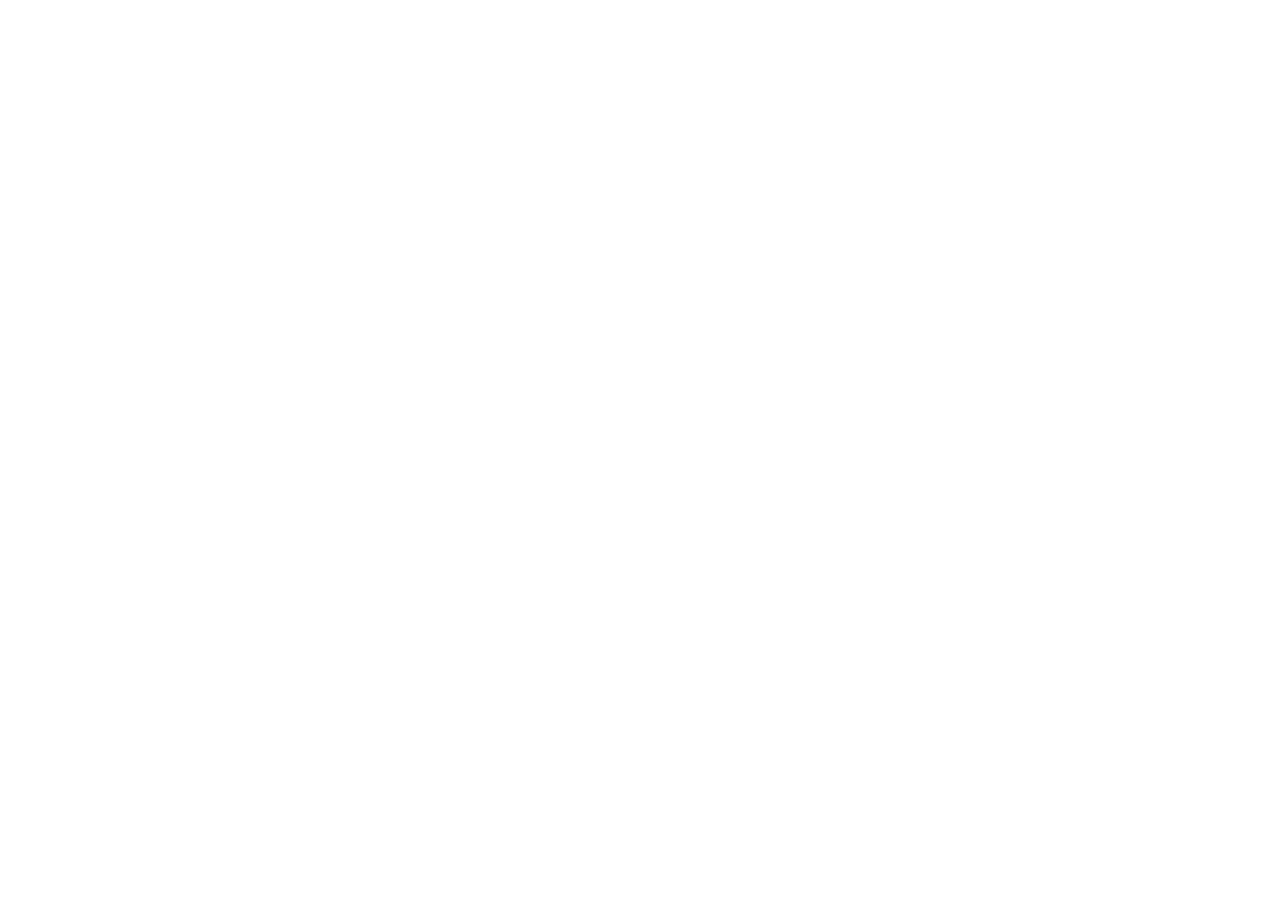
==== faq.html @ 83f26f91 "bir kısım tamamlandı" ====
<!DOCTYPE html>
<html lang="en">
<head>
    <meta charset="UTF-8">
    <meta name="viewport" content="width=device-width, initial-scale=1.0">
    <title>Document</title>
</head>
<body>
    
</body>
</html>
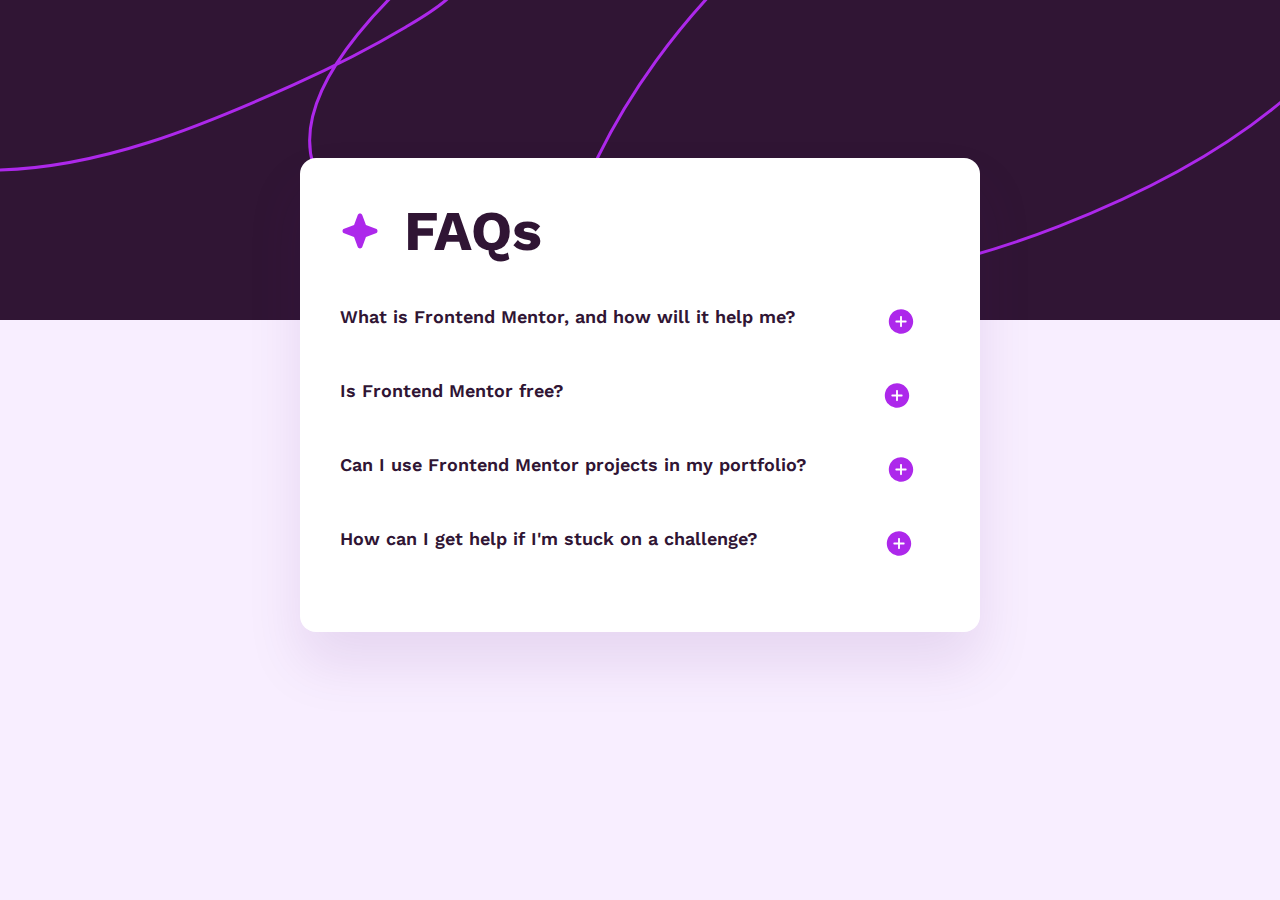
==== commit 00635c6f: "bittiiiiiii" ====
--- a/faq.html
+++ b/faq.html
@@ -3,9 +3,51 @@
 <head>
     <meta charset="UTF-8">
     <meta name="viewport" content="width=device-width, initial-scale=1.0">
-    <title>Document</title>
+    <title>FAQs</title>
+    <link rel="stylesheet" href="assets/css/faq.css">
+    <link rel="preconnect" href="https://fonts.googleapis.com">
+    <link rel="preconnect" href="https://fonts.gstatic.com" crossorigin>
+    <link href="https://fonts.googleapis.com/css2?family=Work+Sans:wght@700&display=swap" rel="stylesheet">
+    <link href="https://fonts.googleapis.com/css2?family=Work+Sans:wght@600&display=swap" rel="stylesheet">
+    <link href="https://fonts.googleapis.com/css2?family=Work+Sans:wght@400&display=swap" rel="stylesheet">
+
+
 </head>
 <body>
+    <div class="myDiv">
+        <div class="container">
+
+            <div class="baslik">
+                <img class="icon1" src="assets/img/faq.svg"><h1>FAQs</h1> 
+            </div>
+    
+            <div class="hero">
+    
+                <div class="question">
+                    <h3><button class="firstsoru" onclick="cevaplariGetir(1)">What is Frontend Mentor, and how will it help me?<img class="icon2" src="assets/img/faq-2.svg"></button></h3>                
+                    <div id="answer1" class="cevap">Frontend Mentor offers realistic coding challenges to help developers improve their frontend coding skills with projects in HTML, CSS, and JavaScript. It’s suitable for all levels and ideal for portfolio building.</div>
+                </div>
+            
+                <div class="question">        
+                    <h3><button class="firstsoru" onclick="cevaplariGetir(2)">Is Frontend Mentor free?<img class="icon3" src="assets/img/faq-2.svg"></button> </h3>
+                    <div id="answer2" class="cevap">Lorem ipsum dolor sit amet consectetur adipisicing elit. Enim a autem nihil neque voluptatem odit eligendi, hic maiores impedit molestias?</div>
+                </div>
+            
+                <div class="question">
+                    <h3><button class="firstsoru" onclick="cevaplariGetir(3)">Can I use Frontend Mentor projects in my portfolio?<img class="icon4" src="assets/img/faq-2.svg"></button></h3>               
+                    <div id="answer3" class="cevap">Lorem ipsum dolor sit amet consectetur adipisicing elit. Pariatur, eligendi.</div>
+                </div>
+            
+                <div class="question">
+                    <h3><button class="firstsoru" onclick="cevaplariGetir(4)">How can I get help if I'm stuck on a challenge?<img class="icon5" src="assets/img/faq-2.svg"></button></h3>              
+                    <div id="answer4" class="cevap">Lorem ipsum dolor sit, amet consectetur adipisicing elit. Molestias nihil natus tempore eum rerum cum impedit dolore laborum, maxime illo.</div>
+                </div>
+    
+            </div>
+        </div>
+    </div>
+   
+    <script src="assets/js/script.js"></script>
     
 </body>
 </html>--- a/assets/css/faq.css
+++ b/assets/css/faq.css
@@ -0,0 +1,135 @@
+*{
+    margin: 0px;
+    padding: 0px;
+
+
+}
+body{
+    background: var(--Light-Pink, #F8EEFF);
+    margin: 0;
+    height: 100vh; /* Ekran yüksekliği kadar ayarla */
+    align-items: center; /* Dikey ortala */
+    justify-content: center;
+
+
+}
+.myDiv{
+    background-image: url("../img/faq-desktop.svg");
+    height: 320px;
+    display: flex;
+    justify-content: center;
+    align-items: center;
+    
+
+
+}
+.container{
+    width: 600px;
+    padding: 40px;
+    border-radius: 16px;
+    background: var(--White, #FFF);
+    box-shadow: 0px 32px 56px 0px rgba(80, 0, 118, 0.10);
+    justify-content: center;
+    align-items: center;
+    margin-top: 470px;
+}
+.baslik{
+    display: flex;
+    margin-bottom: 32px;
+    width: 520px;
+}
+h1{
+    color: var(--Dark-Purple, #301534);
+    font-family: Work Sans;
+    font-size: 56px;
+    font-style: normal;
+    font-weight: 700;
+    line-height: normal;
+}
+.icon1{
+    margin-right: 24px;
+}
+h3{
+   display: flex;
+}
+.icon2{
+   margin-left: 90px;
+   float: right;
+}
+.icon3{
+margin-left: 318px;
+float: right;
+
+
+}
+.icon4{
+    margin-left: 79px;
+   float: right;
+
+ }
+ .icon5{
+    margin-left: 126px;
+   float: right;
+
+ }
+
+.firstsoru{
+    background-color: #FFF;
+    height: 50px;
+    color: var(--Dark-Purple, #301534);
+    font-family: Work Sans;
+    font-size: 18px;
+    font-style: normal;
+    font-weight: 600;
+    line-height: normal;
+    border-style: none;
+}
+
+.firstsoru:hover{
+    color: var(--Pink, #AD28EB);
+}
+.cevap {
+    display: none;
+    
+}
+.question{
+    margin-top: 24px;
+    margin-bottom: 24px;
+}
+#answer1{
+    color: var(--Pale-Purple, #8B6990);
+    font-family: Work Sans;
+    font-size: 16px;
+    font-style: normal;
+    font-weight: 400;
+    line-height: 150%; /* 24px */
+    margin-top: 24px;
+}
+#answer2{
+    color: var(--Pale-Purple, #8B6990);
+    font-family: Work Sans;
+    font-size: 16px;
+    font-style: normal;
+    font-weight: 400;
+    line-height: 150%; /* 24px */
+    margin-top: 24px;
+}
+#answer3{
+    color: var(--Pale-Purple, #8B6990);
+    font-family: Work Sans;
+    font-size: 16px;
+    font-style: normal;
+    font-weight: 400;
+    line-height: 150%; /* 24px */
+    margin-top: 24px;
+}
+#answer4{
+    color: var(--Pale-Purple, #8B6990);
+    font-family: Work Sans;
+    font-size: 16px;
+    font-style: normal;
+    font-weight: 400;
+    line-height: 150%; /* 24px */
+    margin-top: 24px;
+}
+
